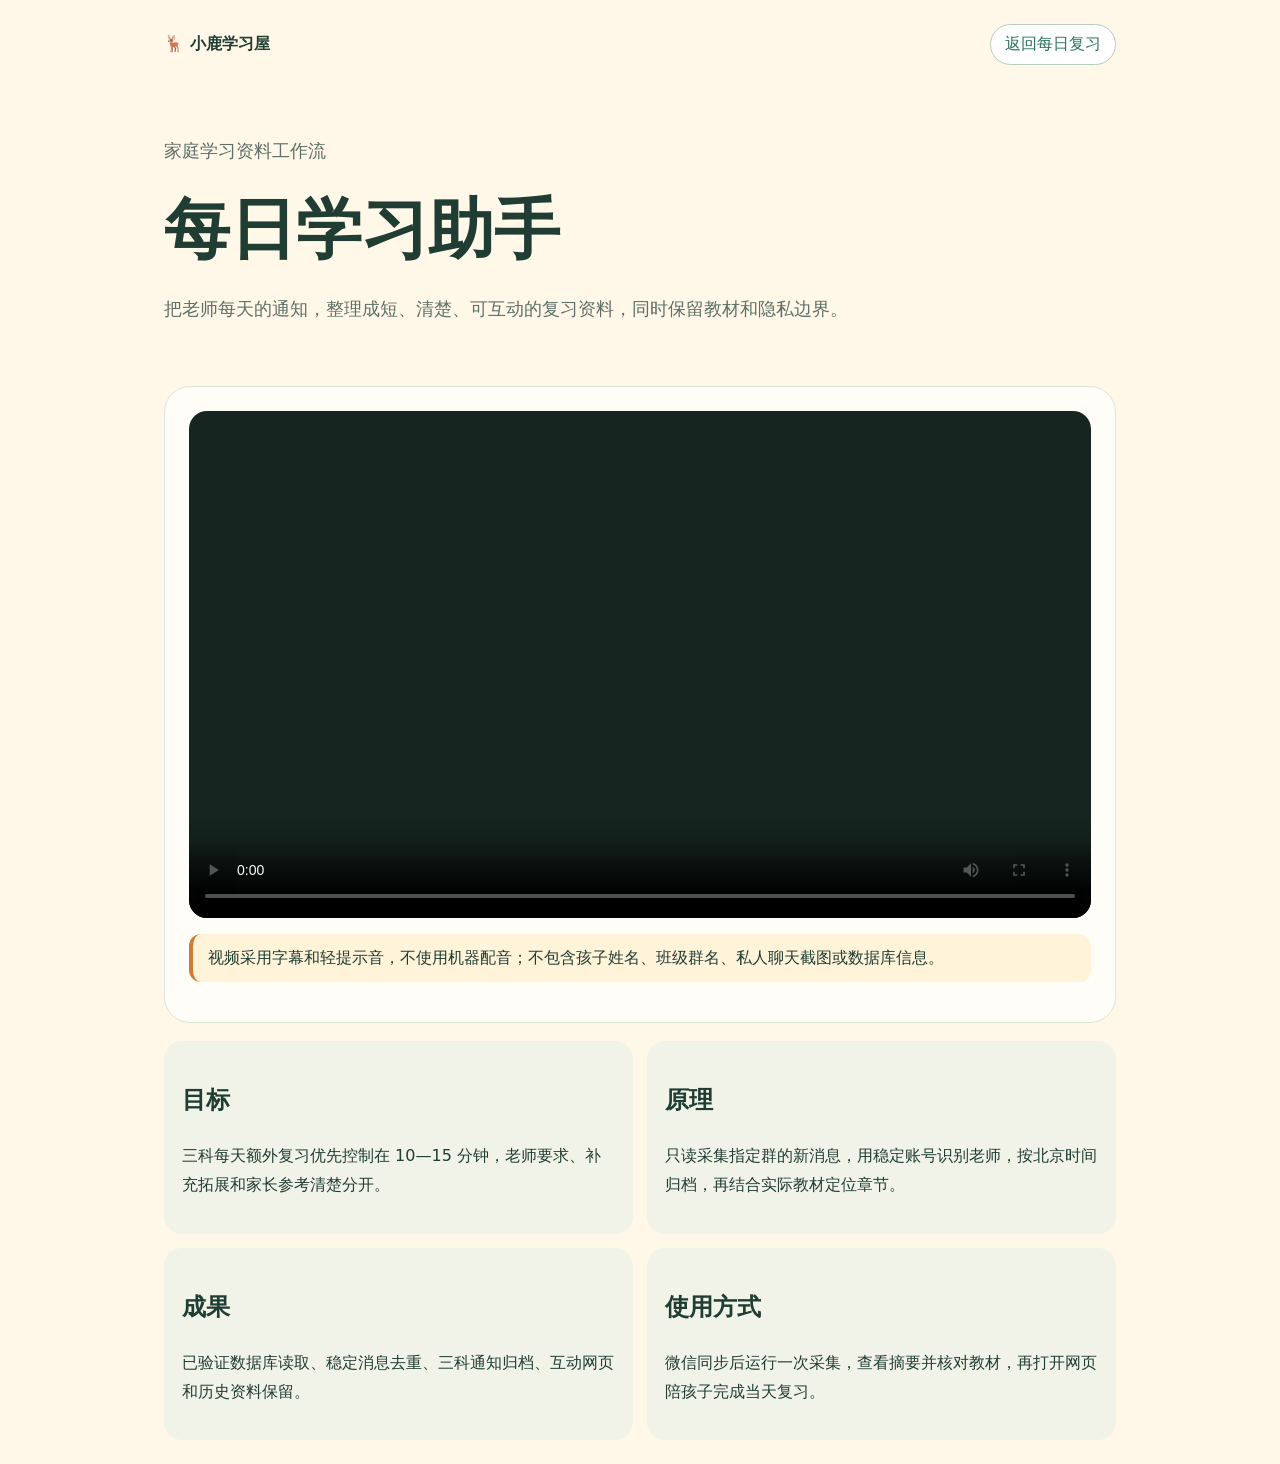
==== about-project.html @ 9a5faeff "Publish static review pages" ====
<!doctype html>
<html lang="zh-CN"><head><meta charset="utf-8"><meta name="viewport" content="width=device-width,initial-scale=1">
<title>每日学习助手 · 项目介绍</title>
<style>
:root{--ink:#203d33;--green:#28755a;--cream:#fff8e8;--paper:#fffdf8;--line:#dce6d7}*{box-sizing:border-box}body{margin:0;background:var(--cream);color:var(--ink);font-family:"PingFang SC",system-ui,sans-serif}main{max-width:1000px;margin:auto;padding:24px}a{color:var(--green)}.top{display:flex;justify-content:space-between;gap:12px;align-items:center}.back{text-decoration:none;border:1px solid #b9cbbf;border-radius:999px;padding:9px 14px;background:#fff}header{padding:52px 0 24px}h1{font-size:clamp(38px,7vw,66px);margin:8px 0}header p{font-size:18px;line-height:1.8;color:#5f7068}.card{background:var(--paper);border:1px solid var(--line);border-radius:26px;padding:24px;margin:18px 0}.card video{display:block;width:100%;height:auto;aspect-ratio:16/9;object-fit:contain;border-radius:18px;background:#16251f}.grid{display:grid;grid-template-columns:repeat(2,1fr);gap:14px}.grid section{background:#f2f3e8;border-radius:18px;padding:18px;line-height:1.8}.note{border-left:4px solid #d27a2f;padding:10px 15px;background:#fff4d9;border-radius:12px;line-height:1.75}@media(max-width:700px){main{padding:16px}.grid{grid-template-columns:1fr}.card{padding:15px}}
</style></head><body><main><div class="top"><strong>🦌 小鹿学习屋</strong><a class="back" href="./">返回每日复习</a></div>
<header><p>家庭学习资料工作流</p><h1>每日学习助手</h1><p>把老师每天的通知，整理成短、清楚、可互动的复习资料，同时保留教材和隐私边界。</p></header>
<section class="card"><video controls preload="metadata" poster="assets/daily-learning-assistant-intro-poster.png" aria-label="每日学习助手项目介绍视频"><source src="assets/daily-learning-assistant-intro.mp4" type="video/mp4">当前浏览器不支持视频播放。</video><p class="note">视频采用字幕和轻提示音，不使用机器配音；不包含孩子姓名、班级群名、私人聊天截图或数据库信息。</p></section>
<div class="grid"><section><h2>目标</h2><p>三科每天额外复习优先控制在 10—15 分钟，老师要求、补充拓展和家长参考清楚分开。</p></section><section><h2>原理</h2><p>只读采集指定群的新消息，用稳定账号识别老师，按北京时间归档，再结合实际教材定位章节。</p></section><section><h2>成果</h2><p>已验证数据库读取、稳定消息去重、三科通知归档、互动网页和历史资料保留。</p></section><section><h2>使用方式</h2><p>微信同步后运行一次采集，查看摘要并核对教材，再打开网页陪孩子完成当天复习。</p></section></div>
</main></body></html>
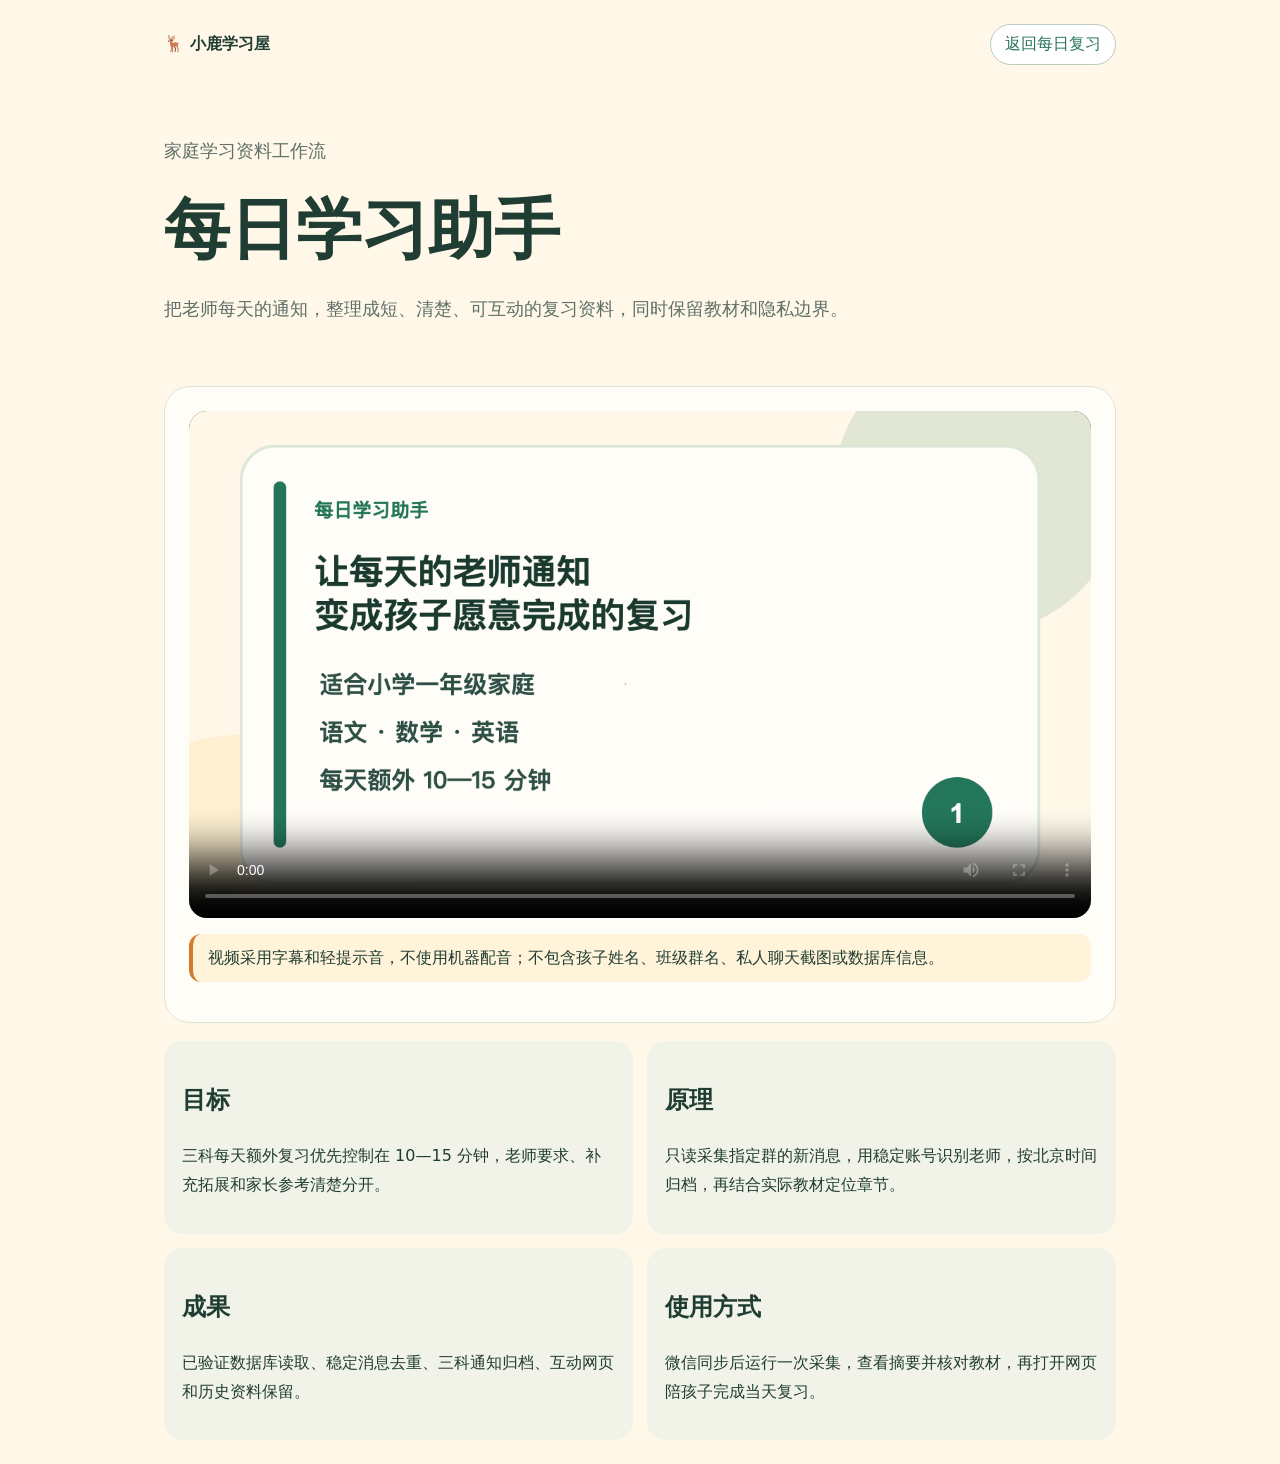
==== commit 78501148: "Redesign home and unify review pages" ====
--- a/about-project.html
+++ b/about-project.html
@@ -3,8 +3,8 @@
 <title>每日学习助手 · 项目介绍</title>
 <style>
 :root{--ink:#203d33;--green:#28755a;--cream:#fff8e8;--paper:#fffdf8;--line:#dce6d7}*{box-sizing:border-box}body{margin:0;background:var(--cream);color:var(--ink);font-family:"PingFang SC",system-ui,sans-serif}main{max-width:1000px;margin:auto;padding:24px}a{color:var(--green)}.top{display:flex;justify-content:space-between;gap:12px;align-items:center}.back{text-decoration:none;border:1px solid #b9cbbf;border-radius:999px;padding:9px 14px;background:#fff}header{padding:52px 0 24px}h1{font-size:clamp(38px,7vw,66px);margin:8px 0}header p{font-size:18px;line-height:1.8;color:#5f7068}.card{background:var(--paper);border:1px solid var(--line);border-radius:26px;padding:24px;margin:18px 0}.card video{display:block;width:100%;height:auto;aspect-ratio:16/9;object-fit:contain;border-radius:18px;background:#16251f}.grid{display:grid;grid-template-columns:repeat(2,1fr);gap:14px}.grid section{background:#f2f3e8;border-radius:18px;padding:18px;line-height:1.8}.note{border-left:4px solid #d27a2f;padding:10px 15px;background:#fff4d9;border-radius:12px;line-height:1.75}@media(max-width:700px){main{padding:16px}.grid{grid-template-columns:1fr}.card{padding:15px}}
-</style></head><body><main><div class="top"><strong>🦌 小鹿学习屋</strong><a class="back" href="./">返回每日复习</a></div>
+</style><link rel="stylesheet" href="assets/site.css"></head><body><main><div class="top"><strong>🦌 小鹿学习屋</strong><a class="back" href="./">返回每日复习</a></div>
 <header><p>家庭学习资料工作流</p><h1>每日学习助手</h1><p>把老师每天的通知，整理成短、清楚、可互动的复习资料，同时保留教材和隐私边界。</p></header>
 <section class="card"><video controls preload="metadata" poster="assets/daily-learning-assistant-intro-poster.png" aria-label="每日学习助手项目介绍视频"><source src="assets/daily-learning-assistant-intro.mp4" type="video/mp4">当前浏览器不支持视频播放。</video><p class="note">视频采用字幕和轻提示音，不使用机器配音；不包含孩子姓名、班级群名、私人聊天截图或数据库信息。</p></section>
 <div class="grid"><section><h2>目标</h2><p>三科每天额外复习优先控制在 10—15 分钟，老师要求、补充拓展和家长参考清楚分开。</p></section><section><h2>原理</h2><p>只读采集指定群的新消息，用稳定账号识别老师，按北京时间归档，再结合实际教材定位章节。</p></section><section><h2>成果</h2><p>已验证数据库读取、稳定消息去重、三科通知归档、互动网页和历史资料保留。</p></section><section><h2>使用方式</h2><p>微信同步后运行一次采集，查看摘要并核对教材，再打开网页陪孩子完成当天复习。</p></section></div>
-</main></body></html>
+</main><script src="assets/site-shell.js"></script></body></html>
